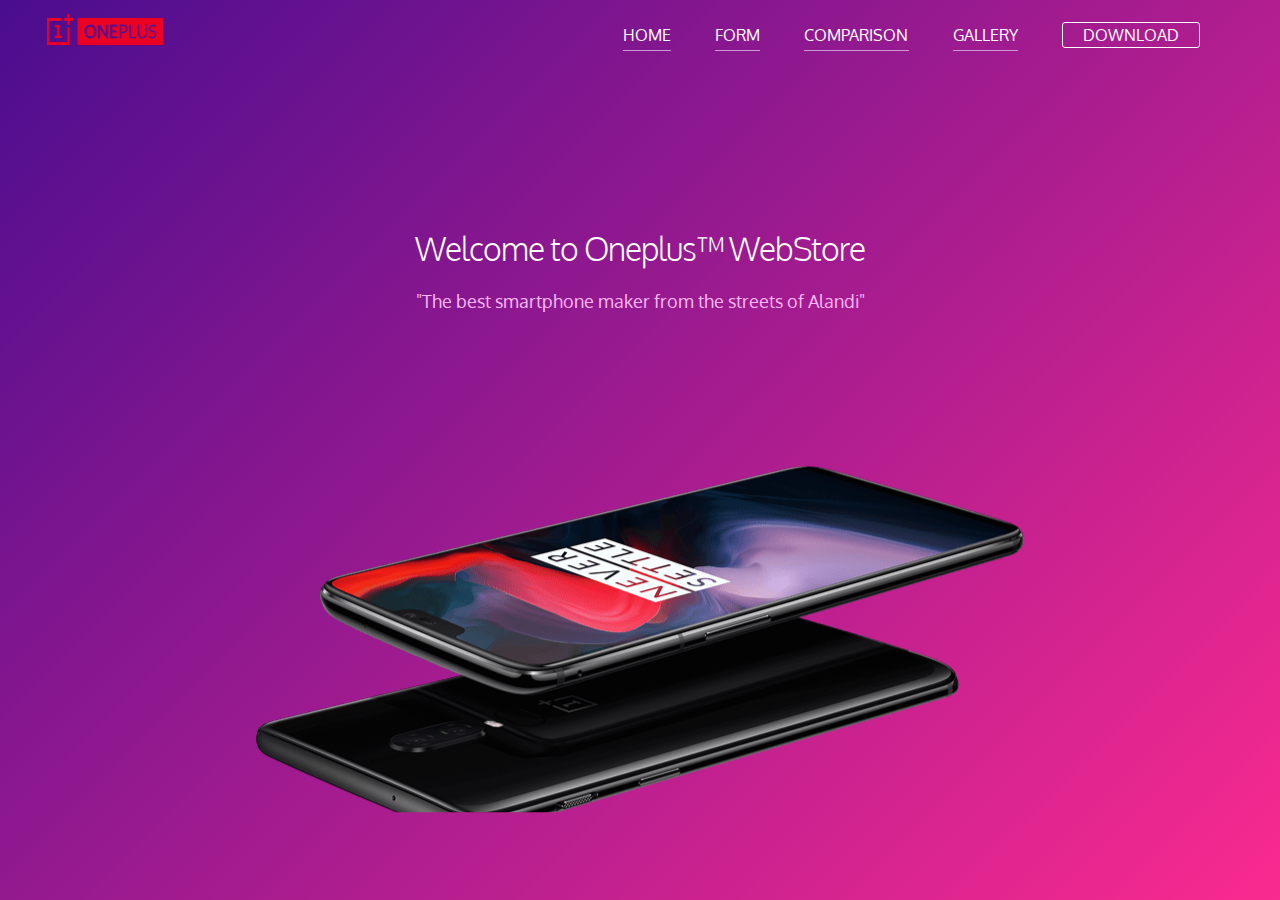
==== index.html @ 15f8aa3d "Add files via upload" ====
<!DOCTYPE html>
<html>
<head>
  <title>Oneplus Nord</title>
  <link rel="stylesheet" type="text/css" href="style.css">
  <link href="https://fonts.googleapis.com/css2?family=Oxygen&display=swap" rel="stylesheet">
</head>
<body>
  <header>
    <div class="main">
      <div class="logo">
        <img src="logo.png" alt="oneplus logo"
        style="width:130px;height:43px;">
      <ul>
        <li>
          <a class="active" href="#">HOME</a>
        </li>
        <li>
          <a class="active" href="form.html">FORM</a>
        </li>
        <li>
          <a class="active" href="table.html">COMPARISON</a>
        </li>
        <li>
          <a class="active" href="gallery.html">GALLERY</a>
        </li>
        <li>
          <a class="download" href="#">DOWNLOAD</a>
        </li>
       </ul>
    </div>
    <div class="title">
      <h1> Welcome to Oneplus™ WebStore</h1><br>
      <p>"The best smartphone maker from the streets of Alandi" </p>
    </div>
    <div class="image">
      <img src="oneplus.png">
  </header>
</body>
</html>
---- style.css ----
*{
  margin: 0;
  padding: 0;
  font-family: 'Oxygen', sans-serif;
}

header{
  background: linear-gradient(135deg,rgb(74,13,143)0%,rgba(250,42,143)100%);
   height: 100vh;
}

ul{
  float: right;
  list-style-type: none;
  margin-top: 25px;
}

ul li{
  display : inline-block;
  margin-right: 40px;
}

ul li a{
  text-decoration: none;
  color: rgba(255,255,255,0.5);
  padding: 5px 0.2px;
  transition: 0.5s ease;
}

ul li a:hover{
  color: rgba(255,255,255,0.75);
}

ul li a.active{
  border-bottom: 1px solid #cd99d4;
  color: #fff;
}

ul li a.download{
  border: 1px solid #fff;
  padding: 2px 20px;
  border-radius: 3px;
  color: #fff;
}

ul li a.download:hover{
  background-color: #fff;
  color: purple;
}

p{
  color: #fff;
  padding: 0.9px 0.2px;
  float: middle;

}

.logo img{
  float: left;
  position: absolute;
  top: 10px;
}
.main{
  max-width: 1200px;
  margin: auto;
}

.title{
  position: absolute;
  top: 30%;
  left: 50%;
  transform: translate(-50%,-50%);
  color: black;
}

.title h1{
  color: #fff;
  font-style: 55px;
  font-weight: 300;
  letter-spacing: -1px;
}

.title p{
  color: #ffb8f6;
  font-size: 18px;
  text-align: center;
}

.image{
  position: absolute;
  top: 71%;
  left: 50%;
  transform: translate(-50%,-50%);
  height: 0;
  padding-bottom: 27%;
  overflow: hidden;
}
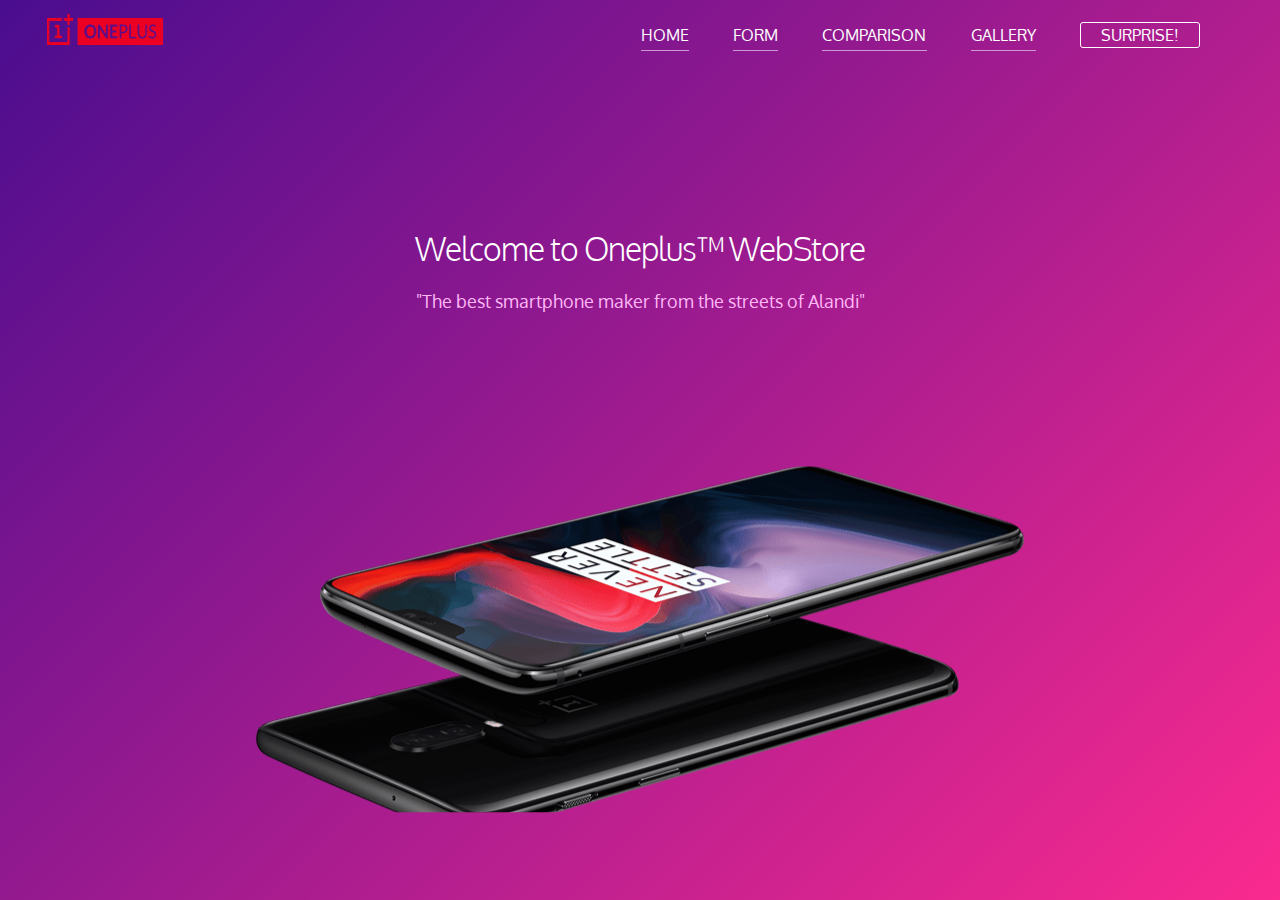
==== commit ae7bc1e0: "Update index.html" ====
--- a/index.html
+++ b/index.html
@@ -25,7 +25,7 @@
           <a class="active" href="gallery.html">GALLERY</a>
         </li>
         <li>
-          <a class="download" href="#">DOWNLOAD</a>
+          <a class="download" href="3.jpg">SURPRISE!</a>
         </li>
        </ul>
     </div>
